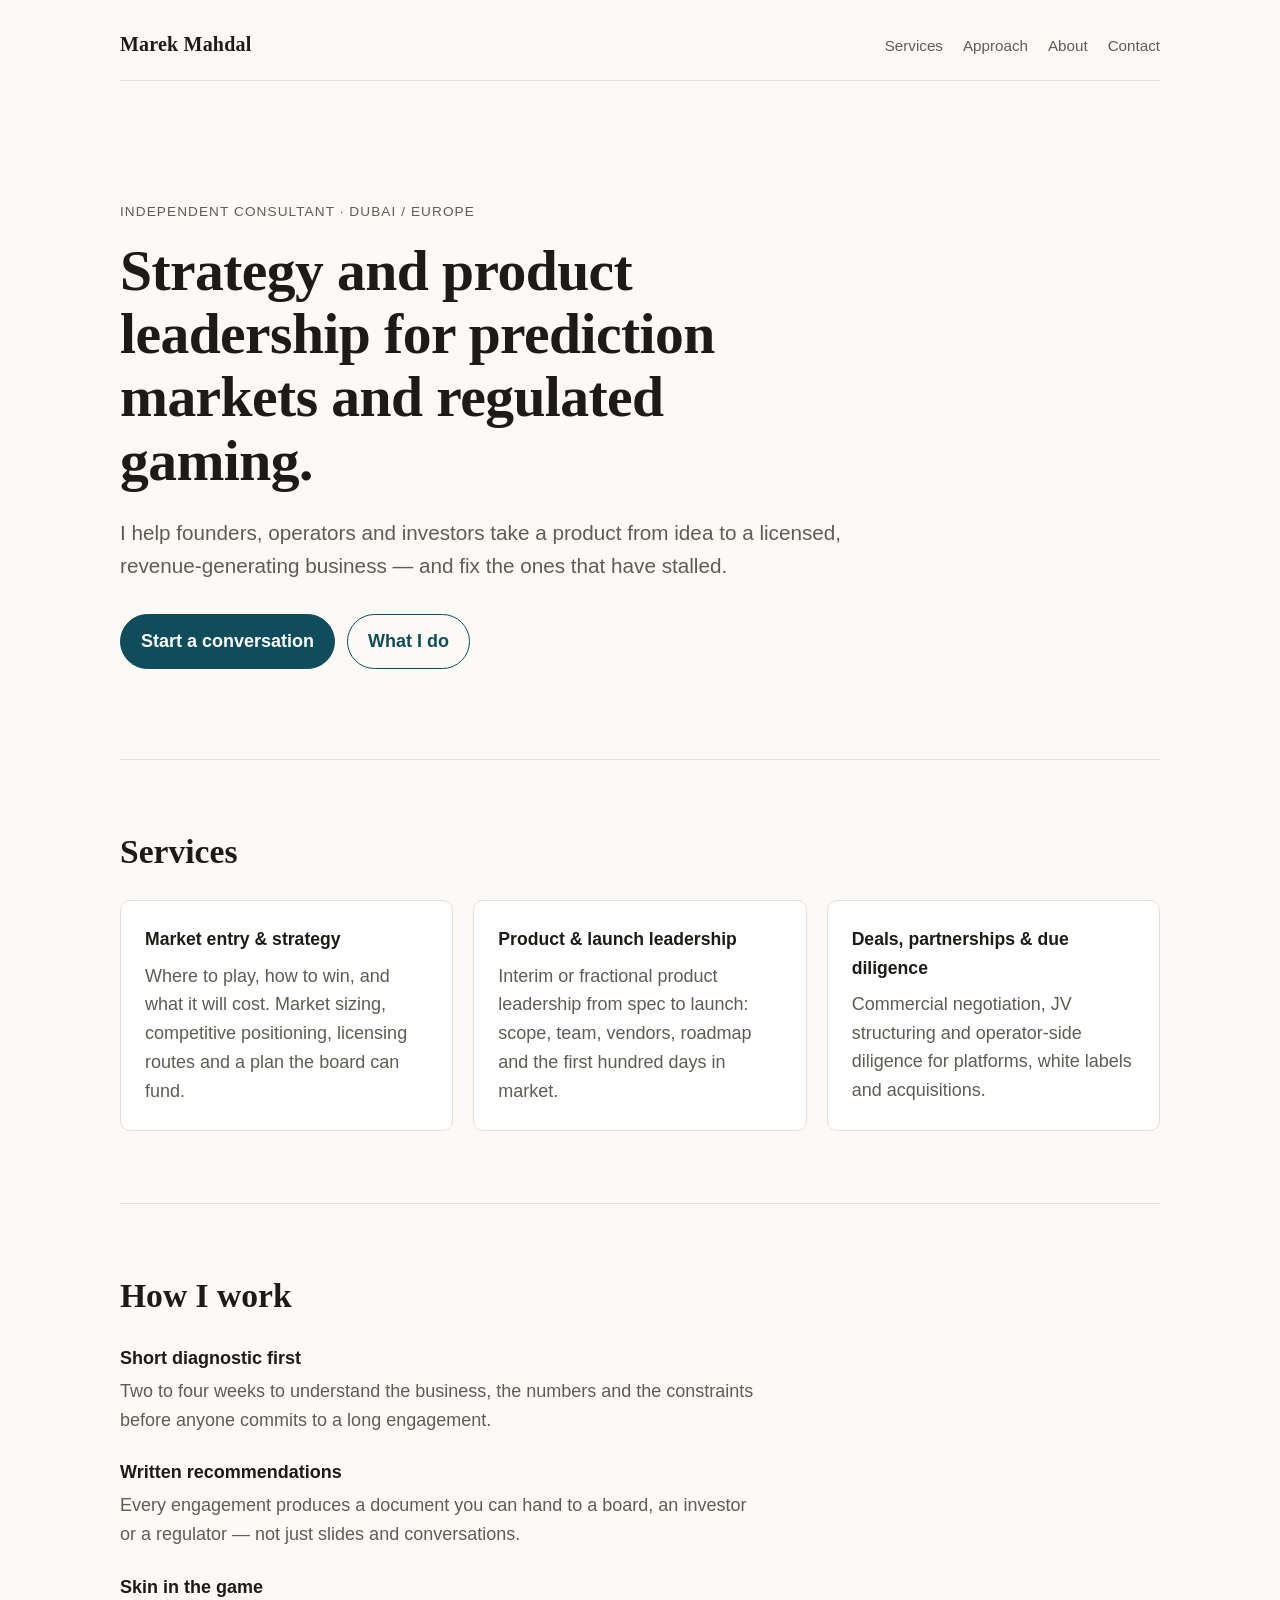
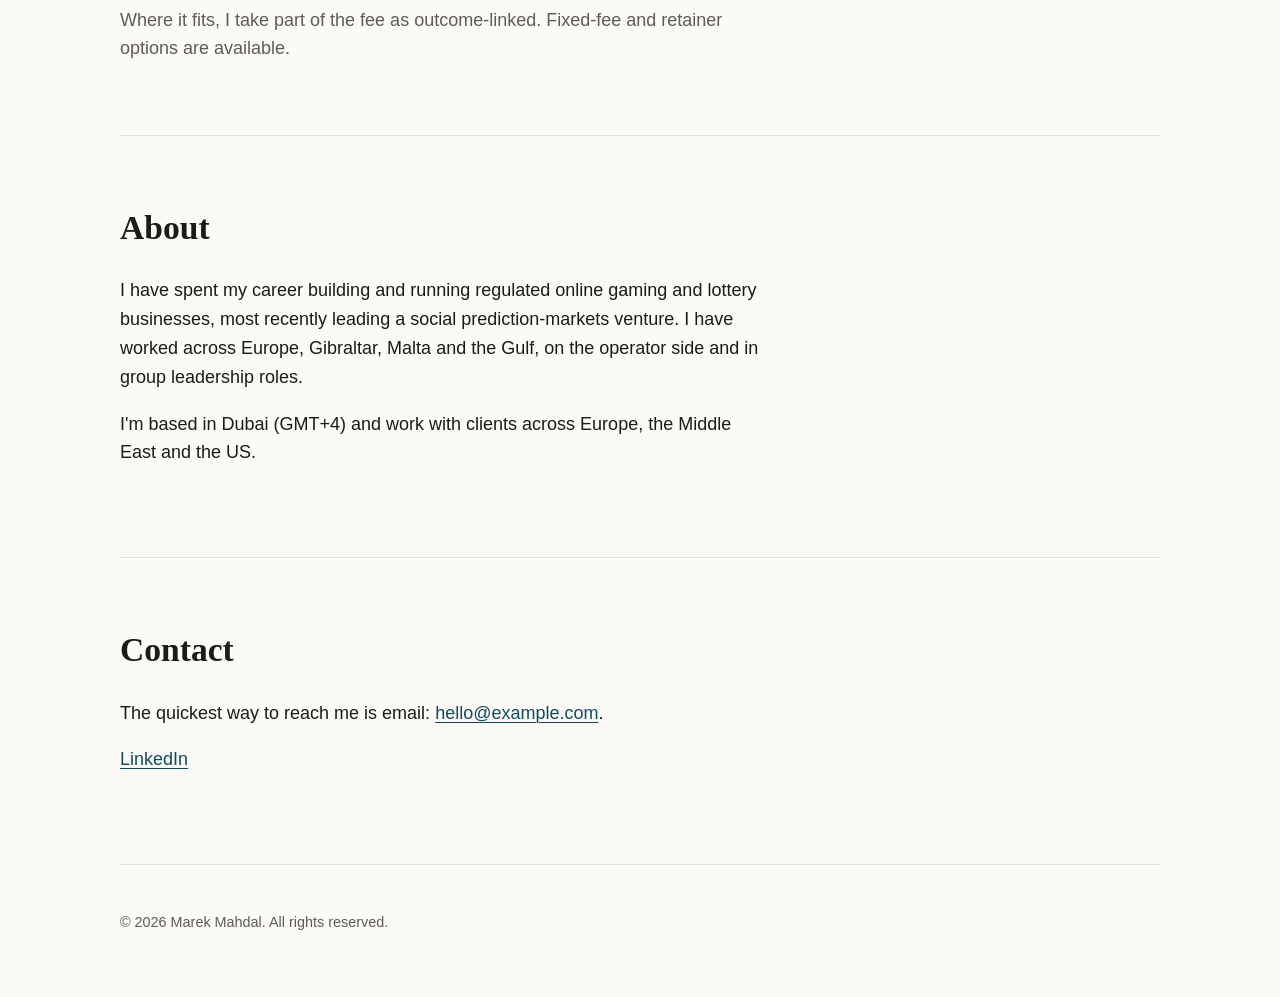
==== index.html @ 67e21ed1 "Initial site template: single-page HTML/CSS, 404, README" ====
<!doctype html>
<html lang="en">
<head>
  <meta charset="utf-8">
  <meta name="viewport" content="width=device-width, initial-scale=1">
  <title>Marek Mahdal — Consultancy</title>
  <meta name="description" content="Independent consultancy by Marek Mahdal: strategy, product and go-to-market for prediction markets, lottery and regulated gaming businesses.">
  <link rel="stylesheet" href="assets/style.css">
  <link rel="icon" href="assets/favicon.svg" type="image/svg+xml">
</head>
<body>

  <header class="site-header">
    <a class="wordmark" href="#top">Marek Mahdal</a>
    <nav class="site-nav" aria-label="Primary">
      <a href="#services">Services</a>
      <a href="#approach">Approach</a>
      <a href="#about">About</a>
      <a href="#contact">Contact</a>
    </nav>
  </header>

  <main id="top">

    <section class="hero">
      <p class="eyebrow">Independent consultant · Dubai / Europe</p>
      <!-- TODO(Marek): confirm positioning line. Draft only. -->
      <h1>Strategy and product leadership for prediction markets and regulated gaming.</h1>
      <p class="lede">
        I help founders, operators and investors take a product from idea to a licensed,
        revenue-generating business — and fix the ones that have stalled.
      </p>
      <p class="hero-actions">
        <a class="button" href="#contact">Start a conversation</a>
        <a class="button button-secondary" href="#services">What I do</a>
      </p>
    </section>

    <section id="services" class="section">
      <h2>Services</h2>
      <!-- TODO(Marek): replace these three with the actual offer. -->
      <div class="grid">
        <article class="card">
          <h3>Market entry &amp; strategy</h3>
          <p>Where to play, how to win, and what it will cost. Market sizing, competitive positioning, licensing routes and a plan the board can fund.</p>
        </article>
        <article class="card">
          <h3>Product &amp; launch leadership</h3>
          <p>Interim or fractional product leadership from spec to launch: scope, team, vendors, roadmap and the first hundred days in market.</p>
        </article>
        <article class="card">
          <h3>Deals, partnerships &amp; due diligence</h3>
          <p>Commercial negotiation, JV structuring and operator-side diligence for platforms, white labels and acquisitions.</p>
        </article>
      </div>
    </section>

    <section id="approach" class="section">
      <h2>How I work</h2>
      <dl class="steps">
        <div>
          <dt>Short diagnostic first</dt>
          <dd>Two to four weeks to understand the business, the numbers and the constraints before anyone commits to a long engagement.</dd>
        </div>
        <div>
          <dt>Written recommendations</dt>
          <dd>Every engagement produces a document you can hand to a board, an investor or a regulator — not just slides and conversations.</dd>
        </div>
        <div>
          <dt>Skin in the game</dt>
          <dd>Where it fits, I take part of the fee as outcome-linked. Fixed-fee and retainer options are available.</dd>
        </div>
      </dl>
    </section>

    <section id="about" class="section">
      <h2>About</h2>
      <!-- TODO(Marek): bio. Draft only; verify every claim. -->
      <p>
        I have spent my career building and running regulated online gaming and lottery
        businesses, most recently leading a social prediction-markets venture. I have worked
        across Europe, Gibraltar, Malta and the Gulf, on the operator side and in group leadership roles.
      </p>
      <p>
        I'm based in Dubai (GMT+4) and work with clients across Europe, the Middle East and the US.
      </p>
    </section>

    <section id="contact" class="section">
      <h2>Contact</h2>
      <p>
        The quickest way to reach me is email:
        <a href="mailto:hello@example.com">hello@example.com</a>.
        <!-- TODO(Marek): replace with the address you want public. -->
      </p>
      <p>
        <a href="https://www.linkedin.com/in/" rel="me">LinkedIn</a>
        <!-- TODO(Marek): add profile slug. -->
      </p>
    </section>

  </main>

  <footer class="site-footer">
    <p>&copy; <span id="year">2026</span> Marek Mahdal. All rights reserved.</p>
  </footer>

  <script>
    document.getElementById('year').textContent = new Date().getFullYear();
  </script>
</body>
</html>
---- assets/style.css ----
/* ------------------------------------------------------------------
   Marek Mahdal — site styles
   Plain CSS, no build step. Edit tokens in :root to retheme.
   ------------------------------------------------------------------ */

:root {
  --bg: #fbfaf7;
  --bg-elevated: #ffffff;
  --text: #1c1b18;
  --text-muted: #5f5c55;
  --accent: #0f4c5c;
  --accent-contrast: #ffffff;
  --rule: #e4e1da;

  --font-sans: ui-sans-serif, -apple-system, "Segoe UI", Inter, Roboto, Helvetica, Arial, sans-serif;
  --font-serif: ui-serif, "Iowan Old Style", "Palatino Linotype", Georgia, serif;

  --measure: 64ch;
  --gutter: clamp(16px, 4vw, 48px);
  --radius: 10px;
}

@media (prefers-color-scheme: dark) {
  :root {
    --bg: #15161a;
    --bg-elevated: #1d1f25;
    --text: #ebe9e3;
    --text-muted: #a4a19a;
    --accent: #7fc6d4;
    --accent-contrast: #0e1a1e;
    --rule: #2b2e36;
  }
}

* { box-sizing: border-box; }

html { scroll-behavior: smooth; }

body {
  margin: 0;
  background: var(--bg);
  color: var(--text);
  font-family: var(--font-sans);
  font-size: clamp(16px, 1.05vw + 12px, 18px);
  line-height: 1.6;
  -webkit-font-smoothing: antialiased;
}

a { color: var(--accent); text-decoration-thickness: 1px; text-underline-offset: 3px; }
a:hover { text-decoration-thickness: 2px; }

/* Layout -------------------------------------------------------- */

.site-header,
main,
.site-footer {
  width: min(100% - 2 * var(--gutter), 1040px);
  margin-inline: auto;
}

.site-header {
  display: flex;
  align-items: baseline;
  justify-content: space-between;
  gap: 24px;
  padding: 28px 0 20px;
  border-bottom: 1px solid var(--rule);
}

.wordmark {
  font-family: var(--font-serif);
  font-size: 1.25rem;
  font-weight: 600;
  color: var(--text);
  text-decoration: none;
  letter-spacing: 0.01em;
}

.site-nav { display: flex; flex-wrap: wrap; gap: 20px; }
.site-nav a { color: var(--text-muted); text-decoration: none; font-size: 0.95rem; }
.site-nav a:hover { color: var(--text); }

/* Hero ---------------------------------------------------------- */

.hero { padding: clamp(56px, 10vw, 120px) 0 clamp(40px, 6vw, 72px); }

.eyebrow {
  margin: 0 0 16px;
  font-size: 0.85rem;
  letter-spacing: 0.08em;
  text-transform: uppercase;
  color: var(--text-muted);
}

h1 {
  margin: 0;
  max-width: 22ch;
  font-family: var(--font-serif);
  font-weight: 600;
  font-size: clamp(2rem, 4.5vw + 0.5rem, 3.6rem);
  line-height: 1.1;
  letter-spacing: -0.01em;
}

.lede {
  max-width: var(--measure);
  margin: 24px 0 0;
  font-size: 1.15em;
  color: var(--text-muted);
}

.hero-actions { display: flex; flex-wrap: wrap; gap: 12px; margin-top: 32px; }

.button {
  display: inline-block;
  padding: 12px 20px;
  border-radius: 999px;
  background: var(--accent);
  color: var(--accent-contrast);
  text-decoration: none;
  font-weight: 600;
  border: 1px solid var(--accent);
}
.button:hover { filter: brightness(1.08); }

.button-secondary {
  background: transparent;
  color: var(--accent);
}

/* Sections ------------------------------------------------------ */

.section { padding: clamp(40px, 6vw, 72px) 0; border-top: 1px solid var(--rule); }

h2 {
  margin: 0 0 28px;
  font-family: var(--font-serif);
  font-weight: 600;
  font-size: clamp(1.5rem, 2vw + 0.6rem, 2.1rem);
  line-height: 1.2;
}

h3 { margin: 0 0 8px; font-size: 1.1rem; }

.section p { max-width: var(--measure); }

.grid {
  display: grid;
  grid-template-columns: repeat(auto-fit, minmax(260px, 1fr));
  gap: 20px;
}

.card {
  padding: 24px;
  background: var(--bg-elevated);
  border: 1px solid var(--rule);
  border-radius: var(--radius);
}
.card p { margin: 0; color: var(--text-muted); }

.steps { margin: 0; display: grid; gap: 24px; max-width: var(--measure); }
.steps dt { font-weight: 600; }
.steps dd { margin: 4px 0 0; color: var(--text-muted); }

/* Footer -------------------------------------------------------- */

.site-footer {
  padding: 32px 0 48px;
  border-top: 1px solid var(--rule);
  color: var(--text-muted);
  font-size: 0.9rem;
}

/* Small screens ------------------------------------------------- */

@media (max-width: 600px) {
  .site-header { flex-direction: column; align-items: flex-start; gap: 12px; }
}
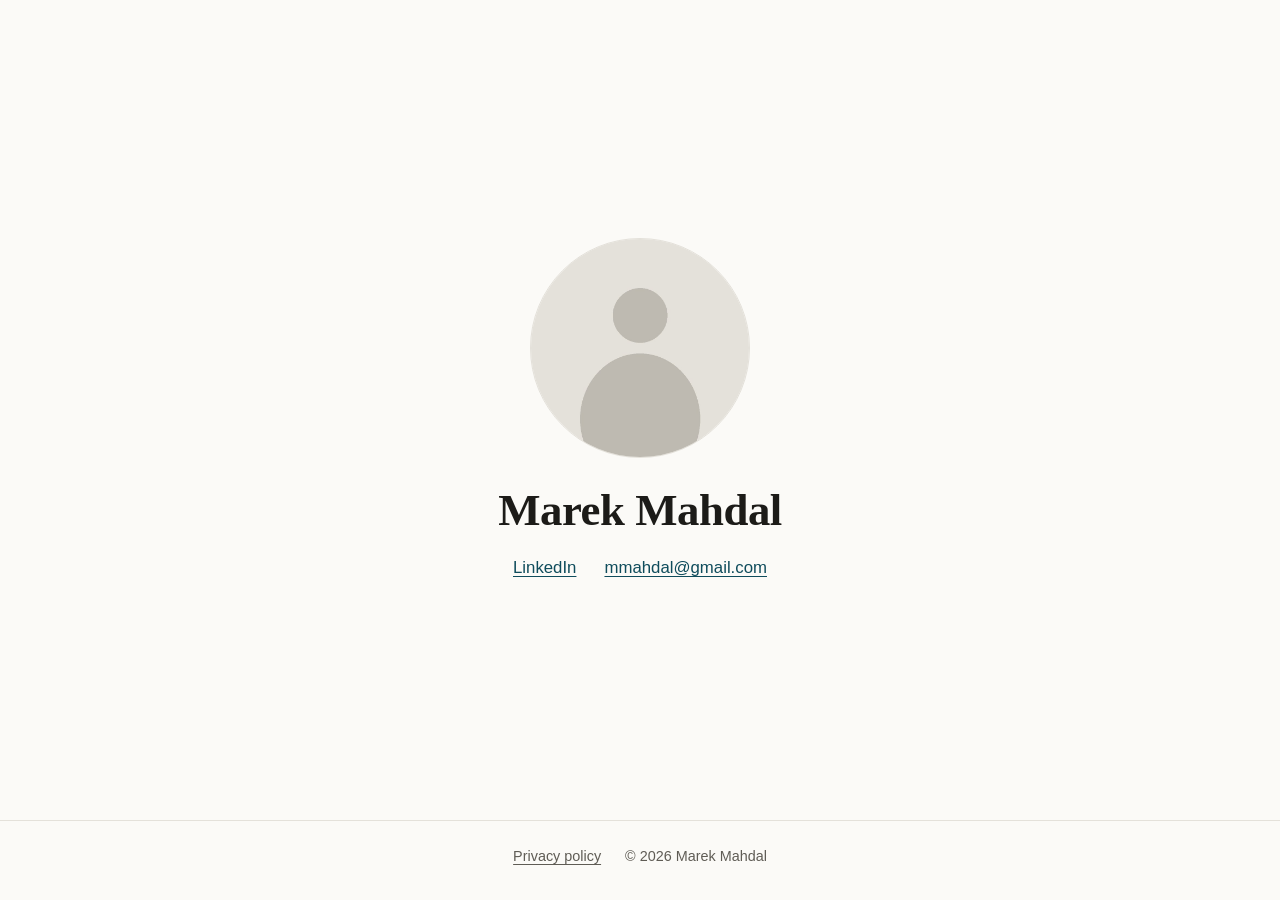
==== commit 619faf4f: "Replace consultancy template with one-pager; add privacy policy page" ====
--- a/index.html
+++ b/index.html
@@ -3,109 +3,42 @@
 <head>
   <meta charset="utf-8">
   <meta name="viewport" content="width=device-width, initial-scale=1">
-  <title>Marek Mahdal — Consultancy</title>
-  <meta name="description" content="Independent consultancy by Marek Mahdal: strategy, product and go-to-market for prediction markets, lottery and regulated gaming businesses.">
+  <title>Marek Mahdal</title>
+  <meta name="description" content="Marek Mahdal — personal page.">
+  <meta name="robots" content="index,follow">
   <link rel="stylesheet" href="assets/style.css">
   <link rel="icon" href="assets/favicon.svg" type="image/svg+xml">
 </head>
 <body>
 
-  <header class="site-header">
-    <a class="wordmark" href="#top">Marek Mahdal</a>
-    <nav class="site-nav" aria-label="Primary">
-      <a href="#services">Services</a>
-      <a href="#approach">Approach</a>
-      <a href="#about">About</a>
-      <a href="#contact">Contact</a>
-    </nav>
-  </header>
+  <main class="card-page">
+    <!-- Replace assets/photo.jpg with your photo (square, ~800x800 px recommended). -->
+    <img class="portrait" src="assets/photo.jpg" alt="Portrait of Marek Mahdal" width="220" height="220">
 
-  <main id="top">
+    <h1>Marek Mahdal</h1>
 
-    <section class="hero">
-      <p class="eyebrow">Independent consultant · Dubai / Europe</p>
-      <!-- TODO(Marek): confirm positioning line. Draft only. -->
-      <h1>Strategy and product leadership for prediction markets and regulated gaming.</h1>
-      <p class="lede">
-        I help founders, operators and investors take a product from idea to a licensed,
-        revenue-generating business — and fix the ones that have stalled.
-      </p>
-      <p class="hero-actions">
-        <a class="button" href="#contact">Start a conversation</a>
-        <a class="button button-secondary" href="#services">What I do</a>
-      </p>
-    </section>
-
-    <section id="services" class="section">
-      <h2>Services</h2>
-      <!-- TODO(Marek): replace these three with the actual offer. -->
-      <div class="grid">
-        <article class="card">
-          <h3>Market entry &amp; strategy</h3>
-          <p>Where to play, how to win, and what it will cost. Market sizing, competitive positioning, licensing routes and a plan the board can fund.</p>
-        </article>
-        <article class="card">
-          <h3>Product &amp; launch leadership</h3>
-          <p>Interim or fractional product leadership from spec to launch: scope, team, vendors, roadmap and the first hundred days in market.</p>
-        </article>
-        <article class="card">
-          <h3>Deals, partnerships &amp; due diligence</h3>
-          <p>Commercial negotiation, JV structuring and operator-side diligence for platforms, white labels and acquisitions.</p>
-        </article>
-      </div>
-    </section>
-
-    <section id="approach" class="section">
-      <h2>How I work</h2>
-      <dl class="steps">
-        <div>
-          <dt>Short diagnostic first</dt>
-          <dd>Two to four weeks to understand the business, the numbers and the constraints before anyone commits to a long engagement.</dd>
-        </div>
-        <div>
-          <dt>Written recommendations</dt>
-          <dd>Every engagement produces a document you can hand to a board, an investor or a regulator — not just slides and conversations.</dd>
-        </div>
-        <div>
-          <dt>Skin in the game</dt>
-          <dd>Where it fits, I take part of the fee as outcome-linked. Fixed-fee and retainer options are available.</dd>
-        </div>
-      </dl>
-    </section>
-
-    <section id="about" class="section">
-      <h2>About</h2>
-      <!-- TODO(Marek): bio. Draft only; verify every claim. -->
-      <p>
-        I have spent my career building and running regulated online gaming and lottery
-        businesses, most recently leading a social prediction-markets venture. I have worked
-        across Europe, Gibraltar, Malta and the Gulf, on the operator side and in group leadership roles.
-      </p>
-      <p>
-        I'm based in Dubai (GMT+4) and work with clients across Europe, the Middle East and the US.
-      </p>
-    </section>
-
-    <section id="contact" class="section">
-      <h2>Contact</h2>
-      <p>
-        The quickest way to reach me is email:
-        <a href="mailto:hello@example.com">hello@example.com</a>.
-        <!-- TODO(Marek): replace with the address you want public. -->
-      </p>
-      <p>
-        <a href="https://www.linkedin.com/in/" rel="me">LinkedIn</a>
-        <!-- TODO(Marek): add profile slug. -->
-      </p>
-    </section>
-
+    <ul class="links">
+      <!-- TODO(Marek): add your LinkedIn profile slug after /in/ -->
+      <li><a href="https://www.linkedin.com/in/" rel="me">LinkedIn</a></li>
+      <li><a id="email" href="#">Email</a></li>
+    </ul>
   </main>
 
   <footer class="site-footer">
-    <p>&copy; <span id="year">2026</span> Marek Mahdal. All rights reserved.</p>
+    <a href="privacy.html">Privacy policy</a>
+    <span>&copy; <span id="year">2026</span> Marek Mahdal</span>
   </footer>
 
   <script>
+    // Email is assembled at runtime so it isn't present in the raw HTML for scrapers.
+    // TODO(Marek): set user and domain. Example: user = 'hello', domain = 'marekmahdal.com'
+    (function () {
+      var user = 'mmahdal';
+      var domain = 'gmail.com';
+      var a = document.getElementById('email');
+      a.href = 'mailto:' + user + '@' + domain;
+      a.textContent = user + '@' + domain;
+    })();
     document.getElementById('year').textContent = new Date().getFullYear();
   </script>
 </body>
--- a/assets/style.css
+++ b/assets/style.css
@@ -1,43 +1,36 @@
 /* ------------------------------------------------------------------
-   Marek Mahdal — site styles
-   Plain CSS, no build step. Edit tokens in :root to retheme.
+   Marek Mahdal — site styles. Plain CSS, no build step.
    ------------------------------------------------------------------ */
 
 :root {
   --bg: #fbfaf7;
-  --bg-elevated: #ffffff;
   --text: #1c1b18;
   --text-muted: #5f5c55;
   --accent: #0f4c5c;
-  --accent-contrast: #ffffff;
   --rule: #e4e1da;
-
   --font-sans: ui-sans-serif, -apple-system, "Segoe UI", Inter, Roboto, Helvetica, Arial, sans-serif;
   --font-serif: ui-serif, "Iowan Old Style", "Palatino Linotype", Georgia, serif;
-
-  --measure: 64ch;
   --gutter: clamp(16px, 4vw, 48px);
-  --radius: 10px;
 }
 
 @media (prefers-color-scheme: dark) {
   :root {
     --bg: #15161a;
-    --bg-elevated: #1d1f25;
     --text: #ebe9e3;
     --text-muted: #a4a19a;
     --accent: #7fc6d4;
-    --accent-contrast: #0e1a1e;
     --rule: #2b2e36;
   }
 }
 
 * { box-sizing: border-box; }
 
-html { scroll-behavior: smooth; }
+html, body { height: 100%; }
 
 body {
   margin: 0;
+  display: flex;
+  flex-direction: column;
   background: var(--bg);
   color: var(--text);
   font-family: var(--font-sans);
@@ -49,130 +42,92 @@
 a { color: var(--accent); text-decoration-thickness: 1px; text-underline-offset: 3px; }
 a:hover { text-decoration-thickness: 2px; }
 
-/* Layout -------------------------------------------------------- */
+/* One-pager ----------------------------------------------------- */
 
-.site-header,
-main,
-.site-footer {
-  width: min(100% - 2 * var(--gutter), 1040px);
-  margin-inline: auto;
+.card-page {
+  flex: 1;
+  display: flex;
+  flex-direction: column;
+  align-items: center;
+  justify-content: center;
+  text-align: center;
+  padding: clamp(40px, 8vh, 96px) var(--gutter);
 }
 
-.site-header {
-  display: flex;
-  align-items: baseline;
-  justify-content: space-between;
-  gap: 24px;
-  padding: 28px 0 20px;
-  border-bottom: 1px solid var(--rule);
+.portrait {
+  width: 220px;
+  height: 220px;
+  border-radius: 50%;
+  object-fit: cover;
+  border: 1px solid var(--rule);
+  background: var(--rule);
 }
 
-.wordmark {
-  font-family: var(--font-serif);
-  font-size: 1.25rem;
-  font-weight: 600;
-  color: var(--text);
-  text-decoration: none;
-  letter-spacing: 0.01em;
-}
-
-.site-nav { display: flex; flex-wrap: wrap; gap: 20px; }
-.site-nav a { color: var(--text-muted); text-decoration: none; font-size: 0.95rem; }
-.site-nav a:hover { color: var(--text); }
-
-/* Hero ---------------------------------------------------------- */
-
-.hero { padding: clamp(56px, 10vw, 120px) 0 clamp(40px, 6vw, 72px); }
-
-.eyebrow {
-  margin: 0 0 16px;
-  font-size: 0.85rem;
-  letter-spacing: 0.08em;
-  text-transform: uppercase;
-  color: var(--text-muted);
-}
-
-h1 {
-  margin: 0;
-  max-width: 22ch;
+.card-page h1 {
+  margin: 28px 0 20px;
   font-family: var(--font-serif);
   font-weight: 600;
-  font-size: clamp(2rem, 4.5vw + 0.5rem, 3.6rem);
+  font-size: clamp(1.9rem, 3vw + 0.8rem, 2.8rem);
   line-height: 1.1;
   letter-spacing: -0.01em;
 }
 
-.lede {
-  max-width: var(--measure);
-  margin: 24px 0 0;
-  font-size: 1.15em;
-  color: var(--text-muted);
+.links {
+  list-style: none;
+  margin: 0;
+  padding: 0;
+  display: flex;
+  flex-wrap: wrap;
+  justify-content: center;
+  gap: 8px 28px;
+  font-size: 1.05rem;
 }
 
-.hero-actions { display: flex; flex-wrap: wrap; gap: 12px; margin-top: 32px; }
+/* Prose pages (privacy) ----------------------------------------- */
 
-.button {
-  display: inline-block;
-  padding: 12px 20px;
-  border-radius: 999px;
-  background: var(--accent);
-  color: var(--accent-contrast);
-  text-decoration: none;
-  font-weight: 600;
-  border: 1px solid var(--accent);
-}
-.button:hover { filter: brightness(1.08); }
-
-.button-secondary {
-  background: transparent;
-  color: var(--accent);
+.prose {
+  width: min(100% - 2 * var(--gutter), 720px);
+  margin: 0 auto;
+  padding: clamp(32px, 6vh, 72px) 0 48px;
 }
 
-/* Sections ------------------------------------------------------ */
-
-.section { padding: clamp(40px, 6vw, 72px) 0; border-top: 1px solid var(--rule); }
-
-h2 {
-  margin: 0 0 28px;
+.prose h1 {
+  margin: 8px 0 4px;
   font-family: var(--font-serif);
   font-weight: 600;
-  font-size: clamp(1.5rem, 2vw + 0.6rem, 2.1rem);
-  line-height: 1.2;
+  font-size: clamp(1.9rem, 3vw + 0.8rem, 2.6rem);
+  line-height: 1.15;
 }
 
-h3 { margin: 0 0 8px; font-size: 1.1rem; }
-
-.section p { max-width: var(--measure); }
-
-.grid {
-  display: grid;
-  grid-template-columns: repeat(auto-fit, minmax(260px, 1fr));
-  gap: 20px;
+.prose h2 {
+  margin: 36px 0 10px;
+  font-size: 1.15rem;
+  font-weight: 600;
 }
 
-.card {
-  padding: 24px;
-  background: var(--bg-elevated);
-  border: 1px solid var(--rule);
-  border-radius: var(--radius);
+.prose p, .prose li { color: var(--text); }
+.prose ul { padding-left: 1.2em; }
+.prose li { margin: 4px 0; }
+
+.eyebrow {
+  margin: 0;
+  font-size: 0.9rem;
 }
-.card p { margin: 0; color: var(--text-muted); }
+.eyebrow a { color: var(--text-muted); text-decoration: none; }
+.eyebrow a:hover { color: var(--text); }
 
-.steps { margin: 0; display: grid; gap: 24px; max-width: var(--measure); }
-.steps dt { font-weight: 600; }
-.steps dd { margin: 4px 0 0; color: var(--text-muted); }
+.meta { margin: 0 0 24px; color: var(--text-muted); font-size: 0.9rem; }
 
 /* Footer -------------------------------------------------------- */
 
 .site-footer {
-  padding: 32px 0 48px;
+  display: flex;
+  flex-wrap: wrap;
+  justify-content: center;
+  gap: 8px 24px;
+  padding: 24px var(--gutter) 32px;
   border-top: 1px solid var(--rule);
   color: var(--text-muted);
   font-size: 0.9rem;
 }
-
-/* Small screens ------------------------------------------------- */
-
-@media (max-width: 600px) {
-  .site-header { flex-direction: column; align-items: flex-start; gap: 12px; }
-}
+.site-footer a { color: var(--text-muted); }
